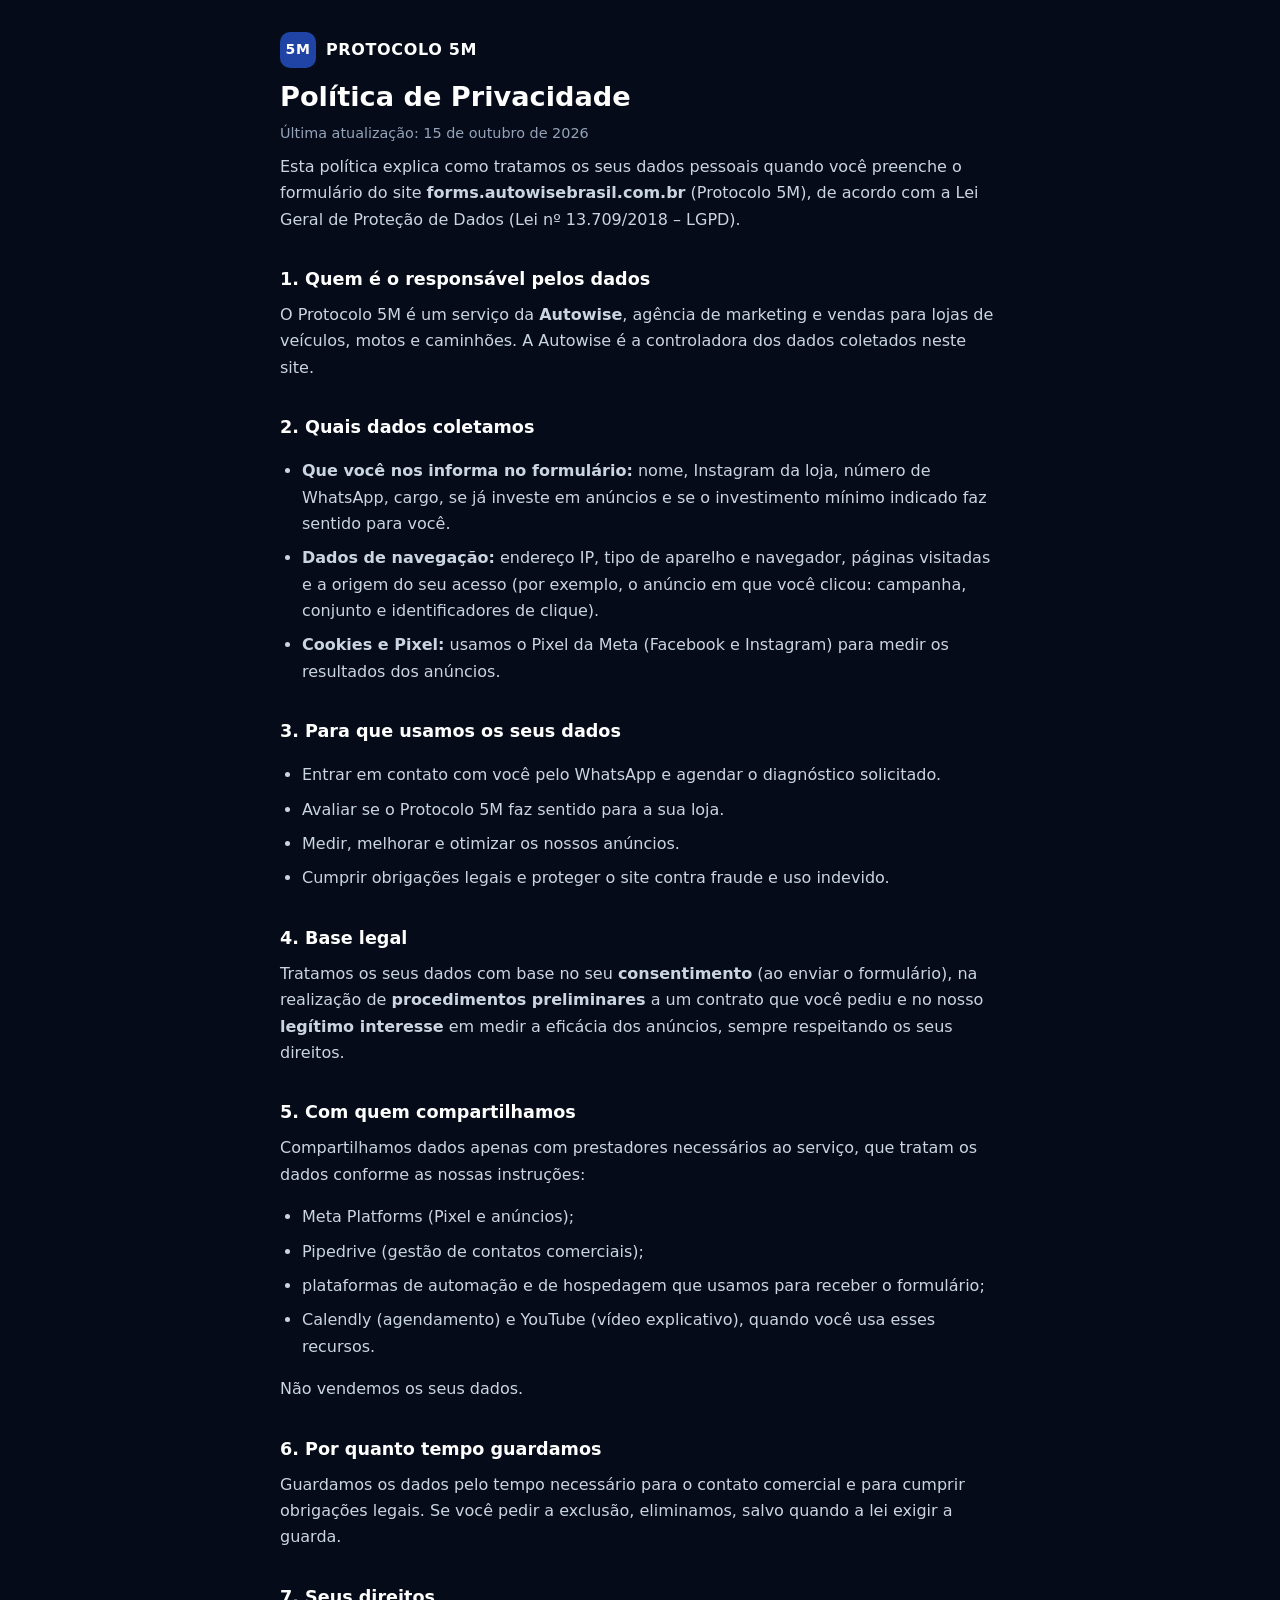
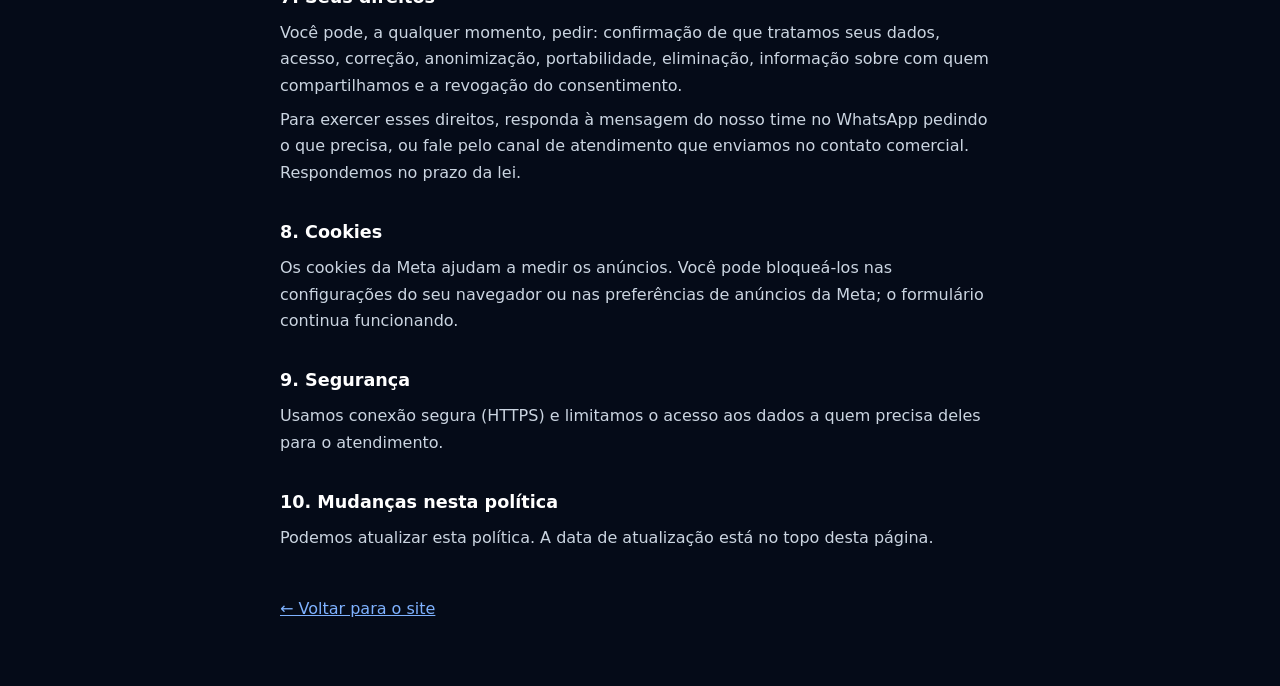
==== privacidade.html @ e030b6b8 "feat: ajustes para rodar anuncios (origem UTM, WhatsApp validado, eventos Pixel, privacidade, CSS co" ====
<!DOCTYPE html>
<html lang="pt-BR">
<head>
  <meta charset="UTF-8" />
  <meta name="viewport" content="width=device-width, initial-scale=1.0" />
  <title>Política de Privacidade | Protocolo 5M</title>
  <meta name="description" content="Como o Protocolo 5M coleta, usa e protege os seus dados (LGPD)." />
  <meta name="robots" content="index,follow" />
  <meta name="theme-color" content="#050B18" />
  <link rel="icon" type="image/svg+xml" href="/favicon.svg" />
  <style>
    :root { color-scheme: dark; }
    * { box-sizing: border-box; }
    body { margin: 0; background: #050B18; color: #cbd5e1; font: 16px/1.65 system-ui, -apple-system, "Segoe UI", Roboto, sans-serif; }
    main { max-width: 760px; margin: 0 auto; padding: 32px 20px 64px; }
    a { color: #7fb2ff; }
    h1 { color: #fff; font-size: 1.7rem; line-height: 1.25; margin: 12px 0 4px; }
    h2 { color: #fff; font-size: 1.1rem; margin: 32px 0 8px; }
    p, li { margin: 8px 0; }
    ul { padding-left: 22px; }
    .brand { display: inline-flex; align-items: center; gap: 10px; color: #fff; font-weight: 800; letter-spacing: .04em; text-decoration: none; }
    .brand span { display: grid; place-items: center; width: 36px; height: 36px; border-radius: 10px; background: #2043a6; color: #fff; font-size: 14px; }
    .muted { color: #94a3b8; font-size: .9rem; }
    .back { display: inline-block; margin-top: 36px; }
  </style>
</head>
<body>
  <main>
    <a class="brand" href="/"><span>5M</span> PROTOCOLO 5M</a>
    <h1>Política de Privacidade</h1>
    <p class="muted">Última atualização: 15 de outubro de 2026</p>

    <p>Esta política explica como tratamos os seus dados pessoais quando você preenche o formulário do site <strong>forms.autowisebrasil.com.br</strong> (Protocolo 5M), de acordo com a Lei Geral de Proteção de Dados (Lei nº 13.709/2018 – LGPD).</p>

    <h2>1. Quem é o responsável pelos dados</h2>
    <p>O Protocolo 5M é um serviço da <strong>Autowise</strong>, agência de marketing e vendas para lojas de veículos, motos e caminhões. A Autowise é a controladora dos dados coletados neste site.</p>

    <h2>2. Quais dados coletamos</h2>
    <ul>
      <li><strong>Que você nos informa no formulário:</strong> nome, Instagram da loja, número de WhatsApp, cargo, se já investe em anúncios e se o investimento mínimo indicado faz sentido para você.</li>
      <li><strong>Dados de navegação:</strong> endereço IP, tipo de aparelho e navegador, páginas visitadas e a origem do seu acesso (por exemplo, o anúncio em que você clicou: campanha, conjunto e identificadores de clique).</li>
      <li><strong>Cookies e Pixel:</strong> usamos o Pixel da Meta (Facebook e Instagram) para medir os resultados dos anúncios.</li>
    </ul>

    <h2>3. Para que usamos os seus dados</h2>
    <ul>
      <li>Entrar em contato com você pelo WhatsApp e agendar o diagnóstico solicitado.</li>
      <li>Avaliar se o Protocolo 5M faz sentido para a sua loja.</li>
      <li>Medir, melhorar e otimizar os nossos anúncios.</li>
      <li>Cumprir obrigações legais e proteger o site contra fraude e uso indevido.</li>
    </ul>

    <h2>4. Base legal</h2>
    <p>Tratamos os seus dados com base no seu <strong>consentimento</strong> (ao enviar o formulário), na realização de <strong>procedimentos preliminares</strong> a um contrato que você pediu e no nosso <strong>legítimo interesse</strong> em medir a eficácia dos anúncios, sempre respeitando os seus direitos.</p>

    <h2>5. Com quem compartilhamos</h2>
    <p>Compartilhamos dados apenas com prestadores necessários ao serviço, que tratam os dados conforme as nossas instruções:</p>
    <ul>
      <li>Meta Platforms (Pixel e anúncios);</li>
      <li>Pipedrive (gestão de contatos comerciais);</li>
      <li>plataformas de automação e de hospedagem que usamos para receber o formulário;</li>
      <li>Calendly (agendamento) e YouTube (vídeo explicativo), quando você usa esses recursos.</li>
    </ul>
    <p>Não vendemos os seus dados.</p>

    <h2>6. Por quanto tempo guardamos</h2>
    <p>Guardamos os dados pelo tempo necessário para o contato comercial e para cumprir obrigações legais. Se você pedir a exclusão, eliminamos, salvo quando a lei exigir a guarda.</p>

    <h2>7. Seus direitos</h2>
    <p>Você pode, a qualquer momento, pedir: confirmação de que tratamos seus dados, acesso, correção, anonimização, portabilidade, eliminação, informação sobre com quem compartilhamos e a revogação do consentimento.</p>
    <p>Para exercer esses direitos, responda à mensagem do nosso time no WhatsApp pedindo o que precisa, ou fale pelo canal de atendimento que enviamos no contato comercial. Respondemos no prazo da lei.</p>

    <h2>8. Cookies</h2>
    <p>Os cookies da Meta ajudam a medir os anúncios. Você pode bloqueá-los nas configurações do seu navegador ou nas preferências de anúncios da Meta; o formulário continua funcionando.</p>

    <h2>9. Segurança</h2>
    <p>Usamos conexão segura (HTTPS) e limitamos o acesso aos dados a quem precisa deles para o atendimento.</p>

    <h2>10. Mudanças nesta política</h2>
    <p>Podemos atualizar esta política. A data de atualização está no topo desta página.</p>

    <a class="back" href="/">← Voltar para o site</a>
  </main>
</body>
</html>
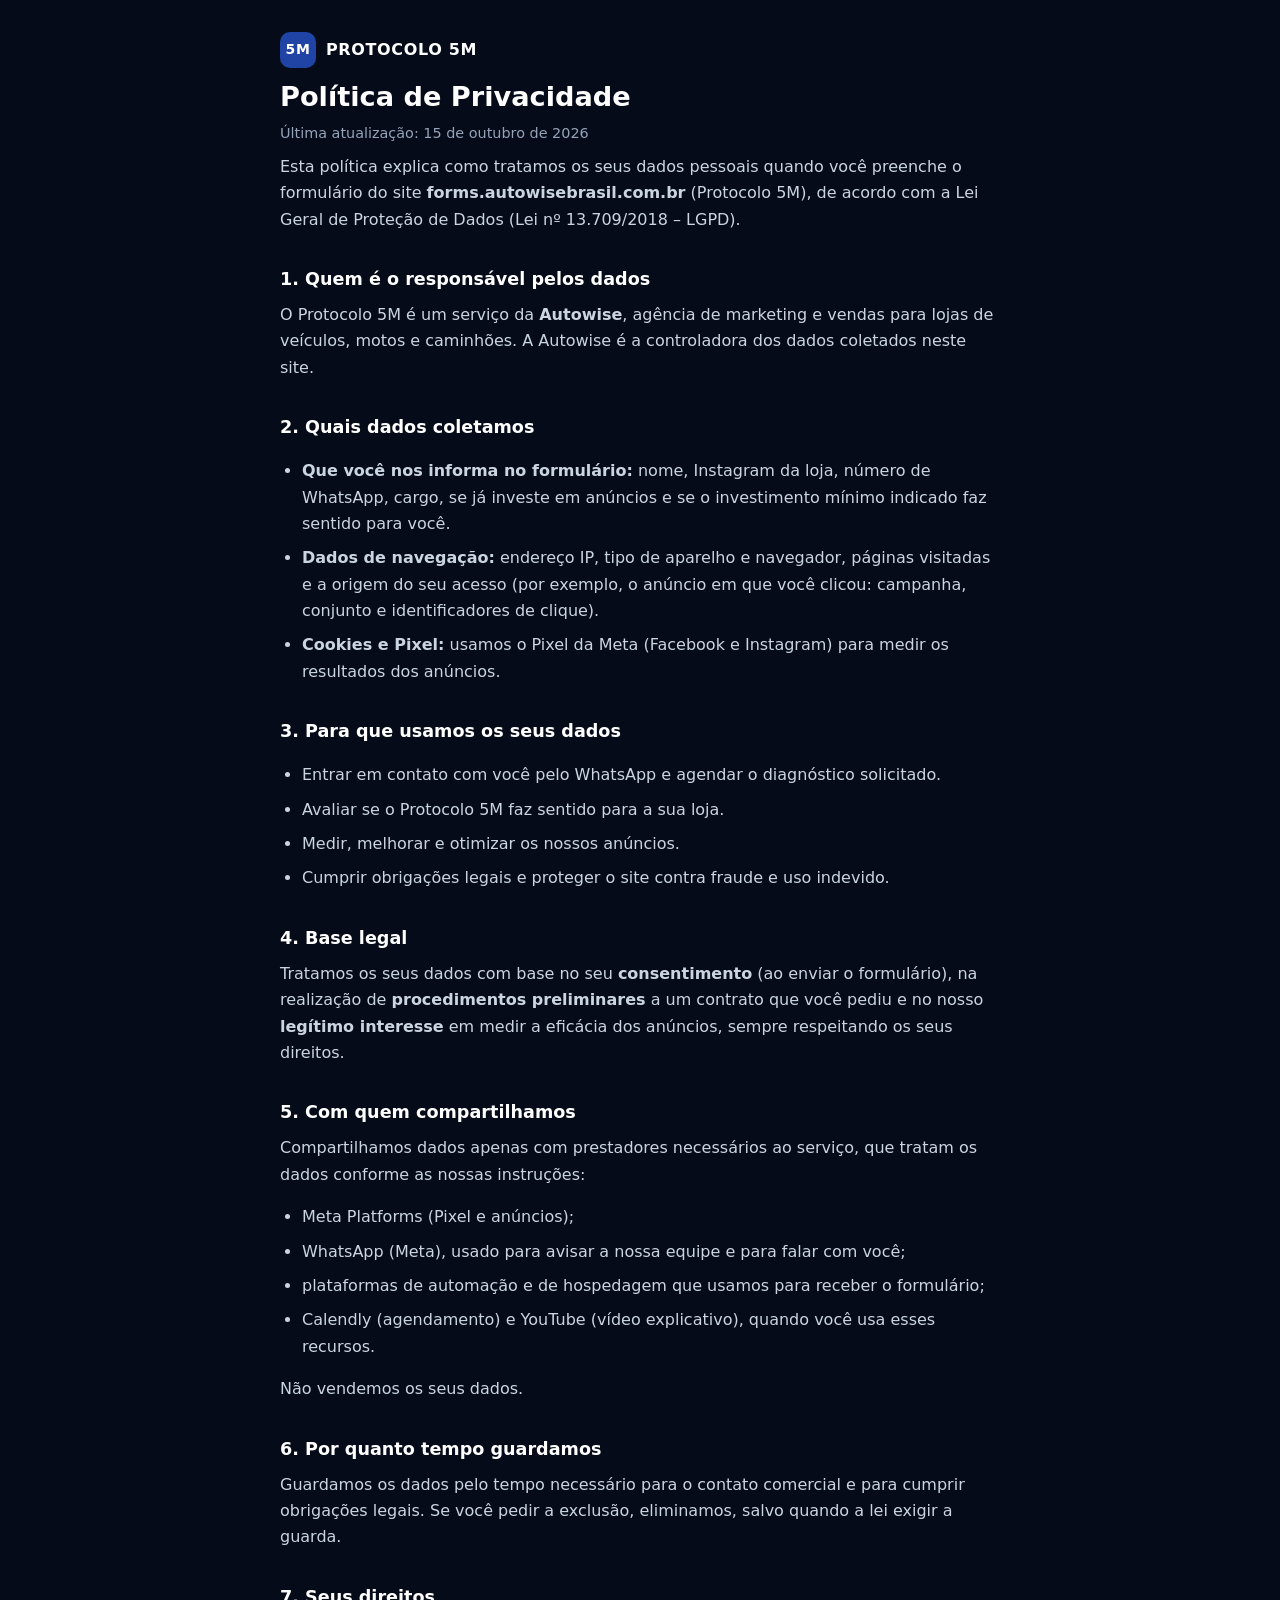
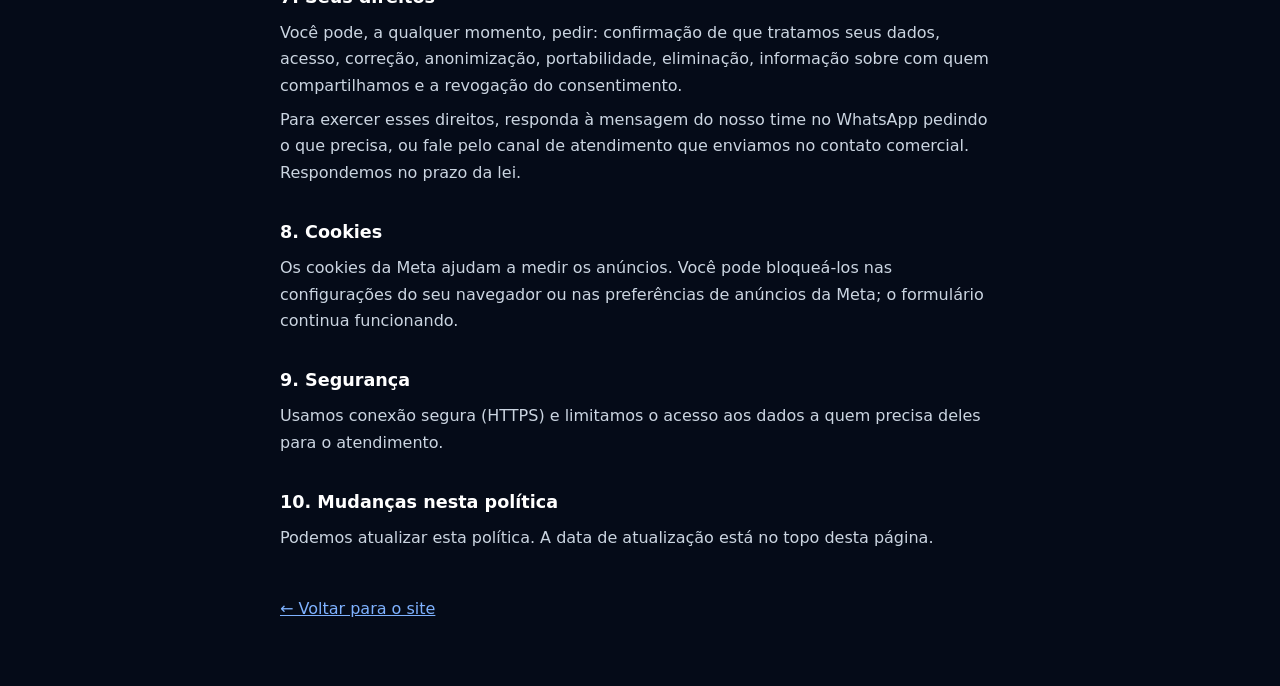
==== commit 9afc2af6: "feat: cadastro vai so para o aviso no WhatsApp (sem Pipedrive nem planilha) - a pagina chama direto " ====
--- a/privacidade.html
+++ b/privacidade.html
@@ -57,7 +57,7 @@
     <p>Compartilhamos dados apenas com prestadores necessários ao serviço, que tratam os dados conforme as nossas instruções:</p>
     <ul>
       <li>Meta Platforms (Pixel e anúncios);</li>
-      <li>Pipedrive (gestão de contatos comerciais);</li>
+      <li>WhatsApp (Meta), usado para avisar a nossa equipe e para falar com você;</li>
       <li>plataformas de automação e de hospedagem que usamos para receber o formulário;</li>
       <li>Calendly (agendamento) e YouTube (vídeo explicativo), quando você usa esses recursos.</li>
     </ul>
